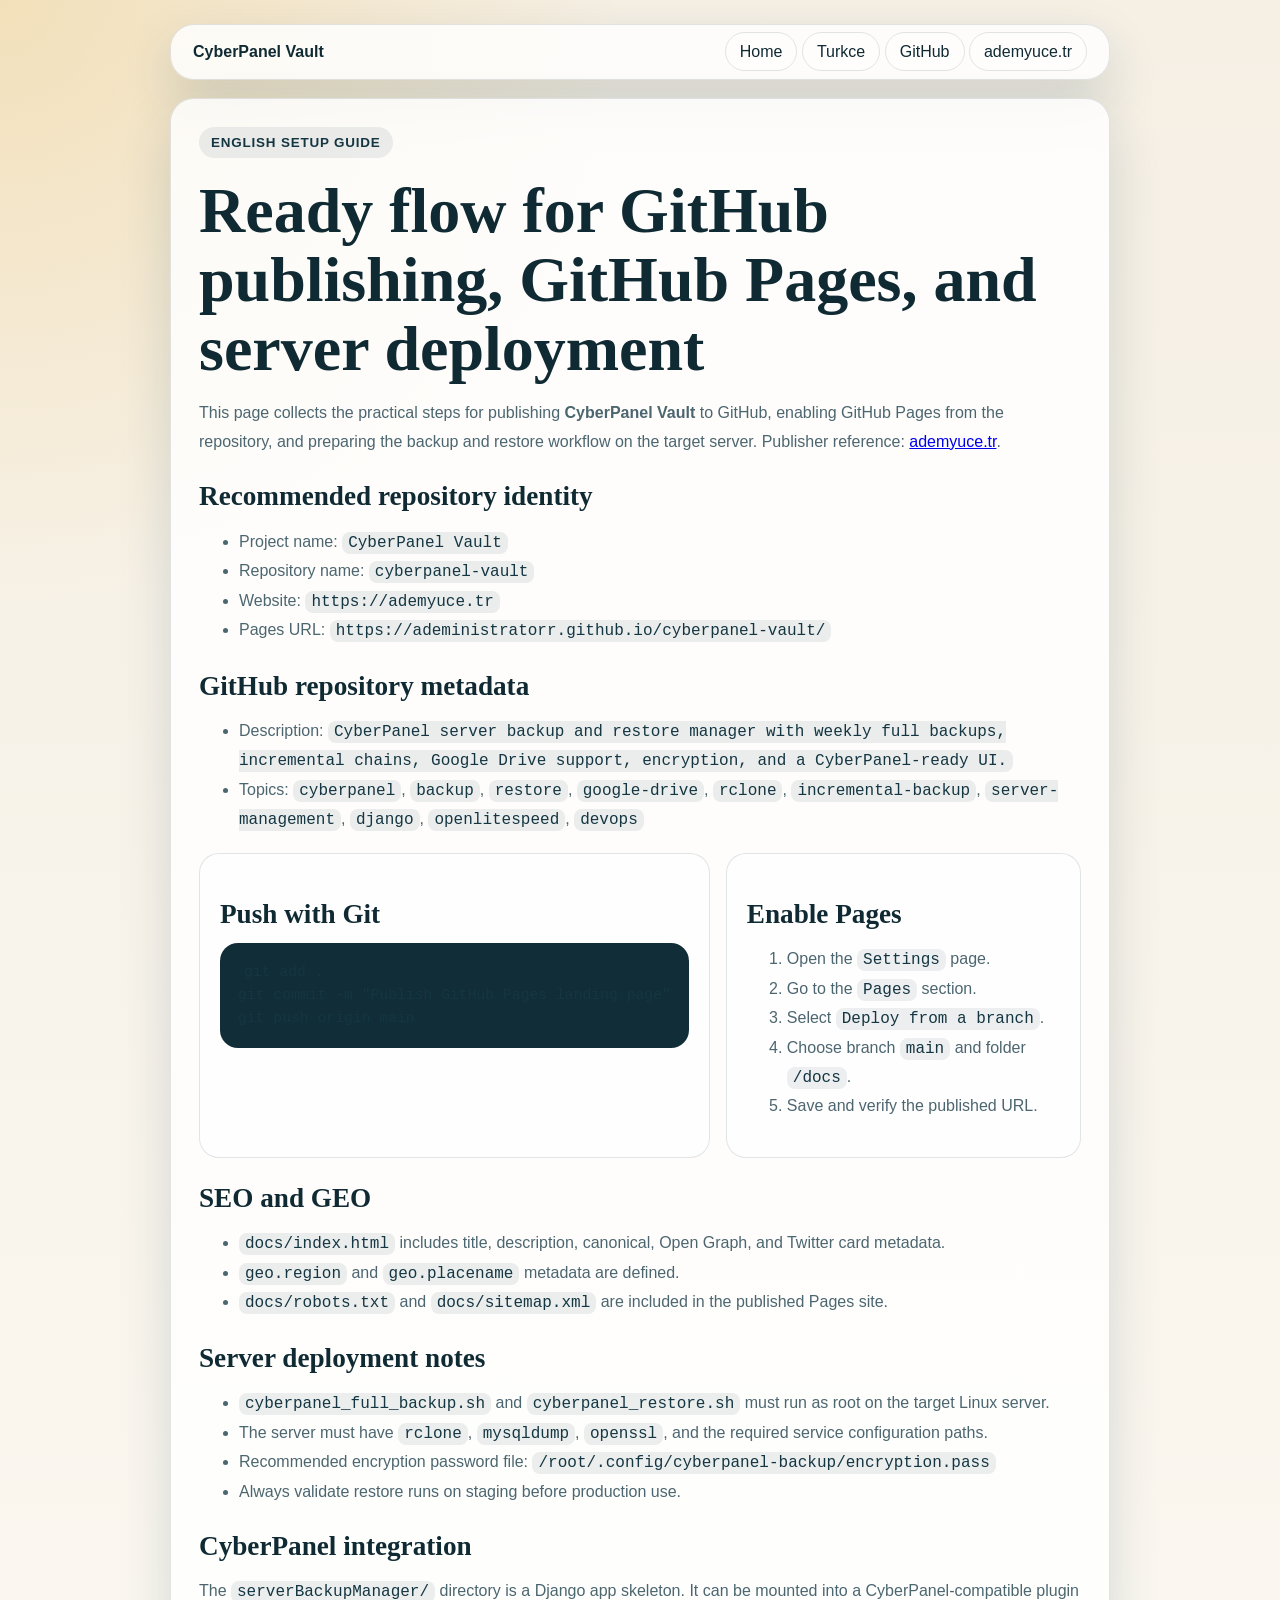
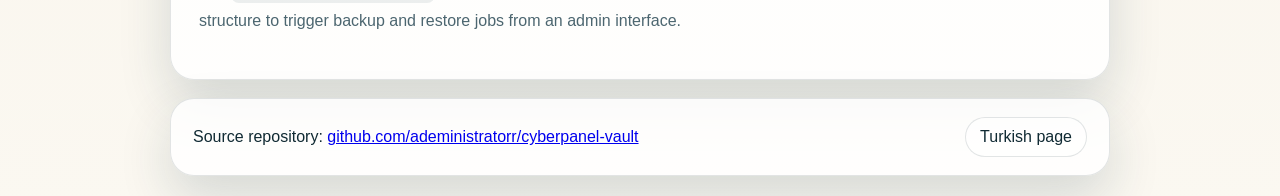
==== docs/EN/index.html @ 8d1b1759 "Add GitHub Pages site and docs" ====
<!DOCTYPE html>
<html lang="en">
<head>
  <meta charset="utf-8">
  <meta name="viewport" content="width=device-width, initial-scale=1">
  <title>CyberPanel Vault | Setup and GitHub Pages Publishing</title>
  <meta name="description" content="English setup guide for publishing CyberPanel Vault to GitHub, enabling GitHub Pages, and preparing server deployment.">
  <meta name="robots" content="index, follow">
  <meta name="geo.region" content="TR">
  <meta name="geo.placename" content="Turkey">
  <link rel="canonical" href="https://adeministratorr.github.io/cyberpanel-vault/EN/">
  <link rel="icon" href="../assets/icon.svg" type="image/svg+xml">
  <style>
    :root {
      --ink: #102a33;
      --muted: #4c6670;
      --paper: #fbf8f1;
      --card: rgba(255, 255, 255, 0.82);
      --line: rgba(16, 42, 51, 0.12);
      --accent: #d9653b;
      --accent-2: #143642;
      --shadow: 0 22px 52px rgba(20, 54, 66, 0.16);
    }
    * { box-sizing: border-box; }
    body {
      margin: 0;
      font-family: "Avenir Next", "Segoe UI", "Helvetica Neue", sans-serif;
      color: var(--ink);
      background:
        radial-gradient(circle at top left, rgba(235, 185, 77, 0.28), transparent 28%),
        linear-gradient(180deg, #f5efe4 0%, var(--paper) 100%);
    }
    .shell { width: min(940px, calc(100vw - 32px)); margin: 0 auto; padding: 24px 0 40px; }
    .nav, .card, .footer {
      border: 1px solid var(--line);
      border-radius: 24px;
      background: var(--card);
      box-shadow: var(--shadow);
    }
    .nav {
      padding: 18px 22px;
      display: flex;
      justify-content: space-between;
      gap: 12px;
      flex-wrap: wrap;
      margin-bottom: 18px;
    }
    .nav a, .button {
      color: inherit;
      text-decoration: none;
      padding: 10px 14px;
      border: 1px solid var(--line);
      border-radius: 999px;
      background: rgba(255,255,255,.58);
    }
    .card { padding: 28px; }
    .eyebrow {
      display: inline-block;
      padding: 8px 12px;
      border-radius: 999px;
      background: rgba(20,54,66,.08);
      font-size: .84rem;
      font-weight: 700;
      text-transform: uppercase;
      letter-spacing: .06em;
      color: var(--accent-2);
    }
    h1, h2 {
      font-family: "Iowan Old Style", "Palatino Linotype", "Book Antiqua", serif;
      line-height: 1.08;
      margin: 0;
    }
    h1 { font-size: clamp(2.3rem, 5vw, 4rem); margin-top: 18px; }
    h2 { font-size: 1.7rem; margin: 26px 0 14px; }
    p, li { color: var(--muted); line-height: 1.78; }
    code {
      padding: 2px 6px;
      border-radius: 8px;
      background: rgba(20,54,66,.08);
      font-family: "SFMono-Regular", Consolas, monospace;
      color: var(--accent-2);
    }
    pre {
      margin: 0;
      padding: 18px;
      border-radius: 18px;
      overflow: auto;
      background: #112d37;
      color: #f7f3ea;
      font: .92rem/1.55 "SFMono-Regular", Consolas, monospace;
    }
    .grid {
      display: grid;
      grid-template-columns: 1fr 1fr;
      gap: 16px;
      margin-top: 18px;
    }
    .mini {
      border: 1px solid var(--line);
      border-radius: 20px;
      padding: 20px;
      background: rgba(255,255,255,.66);
    }
    .footer {
      margin-top: 18px;
      padding: 18px 22px;
      display: flex;
      justify-content: space-between;
      gap: 16px;
      flex-wrap: wrap;
      align-items: center;
    }
    @media (max-width: 800px) {
      .grid { grid-template-columns: 1fr; }
    }
  </style>
</head>
<body>
  <div class="shell">
    <nav class="nav">
      <strong>CyberPanel Vault</strong>
      <div>
        <a href="../">Home</a>
        <a href="../TR/">Turkce</a>
        <a href="https://github.com/adeministratorr/cyberpanel-vault">GitHub</a>
        <a href="https://ademyuce.tr">ademyuce.tr</a>
      </div>
    </nav>

    <article class="card">
      <span class="eyebrow">English Setup Guide</span>
      <h1>Ready flow for GitHub publishing, GitHub Pages, and server deployment</h1>
      <p>This page collects the practical steps for publishing <strong>CyberPanel Vault</strong> to GitHub, enabling GitHub Pages from the repository, and preparing the backup and restore workflow on the target server. Publisher reference: <a href="https://ademyuce.tr">ademyuce.tr</a>.</p>

      <h2>Recommended repository identity</h2>
      <ul>
        <li>Project name: <code>CyberPanel Vault</code></li>
        <li>Repository name: <code>cyberpanel-vault</code></li>
        <li>Website: <code>https://ademyuce.tr</code></li>
        <li>Pages URL: <code>https://adeministratorr.github.io/cyberpanel-vault/</code></li>
      </ul>

      <h2>GitHub repository metadata</h2>
      <ul>
        <li>Description: <code>CyberPanel server backup and restore manager with weekly full backups, incremental chains, Google Drive support, encryption, and a CyberPanel-ready UI.</code></li>
        <li>Topics: <code>cyberpanel</code>, <code>backup</code>, <code>restore</code>, <code>google-drive</code>, <code>rclone</code>, <code>incremental-backup</code>, <code>server-management</code>, <code>django</code>, <code>openlitespeed</code>, <code>devops</code></li>
      </ul>

      <div class="grid">
        <section class="mini">
          <h2>Push with Git</h2>
          <pre><code>git add .
git commit -m "Publish GitHub Pages landing page"
git push origin main</code></pre>
        </section>
        <section class="mini">
          <h2>Enable Pages</h2>
          <ol>
            <li>Open the <code>Settings</code> page.</li>
            <li>Go to the <code>Pages</code> section.</li>
            <li>Select <code>Deploy from a branch</code>.</li>
            <li>Choose branch <code>main</code> and folder <code>/docs</code>.</li>
            <li>Save and verify the published URL.</li>
          </ol>
        </section>
      </div>

      <h2>SEO and GEO</h2>
      <ul>
        <li><code>docs/index.html</code> includes title, description, canonical, Open Graph, and Twitter card metadata.</li>
        <li><code>geo.region</code> and <code>geo.placename</code> metadata are defined.</li>
        <li><code>docs/robots.txt</code> and <code>docs/sitemap.xml</code> are included in the published Pages site.</li>
      </ul>

      <h2>Server deployment notes</h2>
      <ul>
        <li><code>cyberpanel_full_backup.sh</code> and <code>cyberpanel_restore.sh</code> must run as root on the target Linux server.</li>
        <li>The server must have <code>rclone</code>, <code>mysqldump</code>, <code>openssl</code>, and the required service configuration paths.</li>
        <li>Recommended encryption password file: <code>/root/.config/cyberpanel-backup/encryption.pass</code></li>
        <li>Always validate restore runs on staging before production use.</li>
      </ul>

      <h2>CyberPanel integration</h2>
      <p>The <code>serverBackupManager/</code> directory is a Django app skeleton. It can be mounted into a CyberPanel-compatible plugin structure to trigger backup and restore jobs from an admin interface.</p>
    </article>

    <footer class="footer">
      <span>Source repository: <a href="https://github.com/adeministratorr/cyberpanel-vault">github.com/adeministratorr/cyberpanel-vault</a></span>
      <a class="button" href="../TR/">Turkish page</a>
    </footer>
  </div>
</body>
</html>
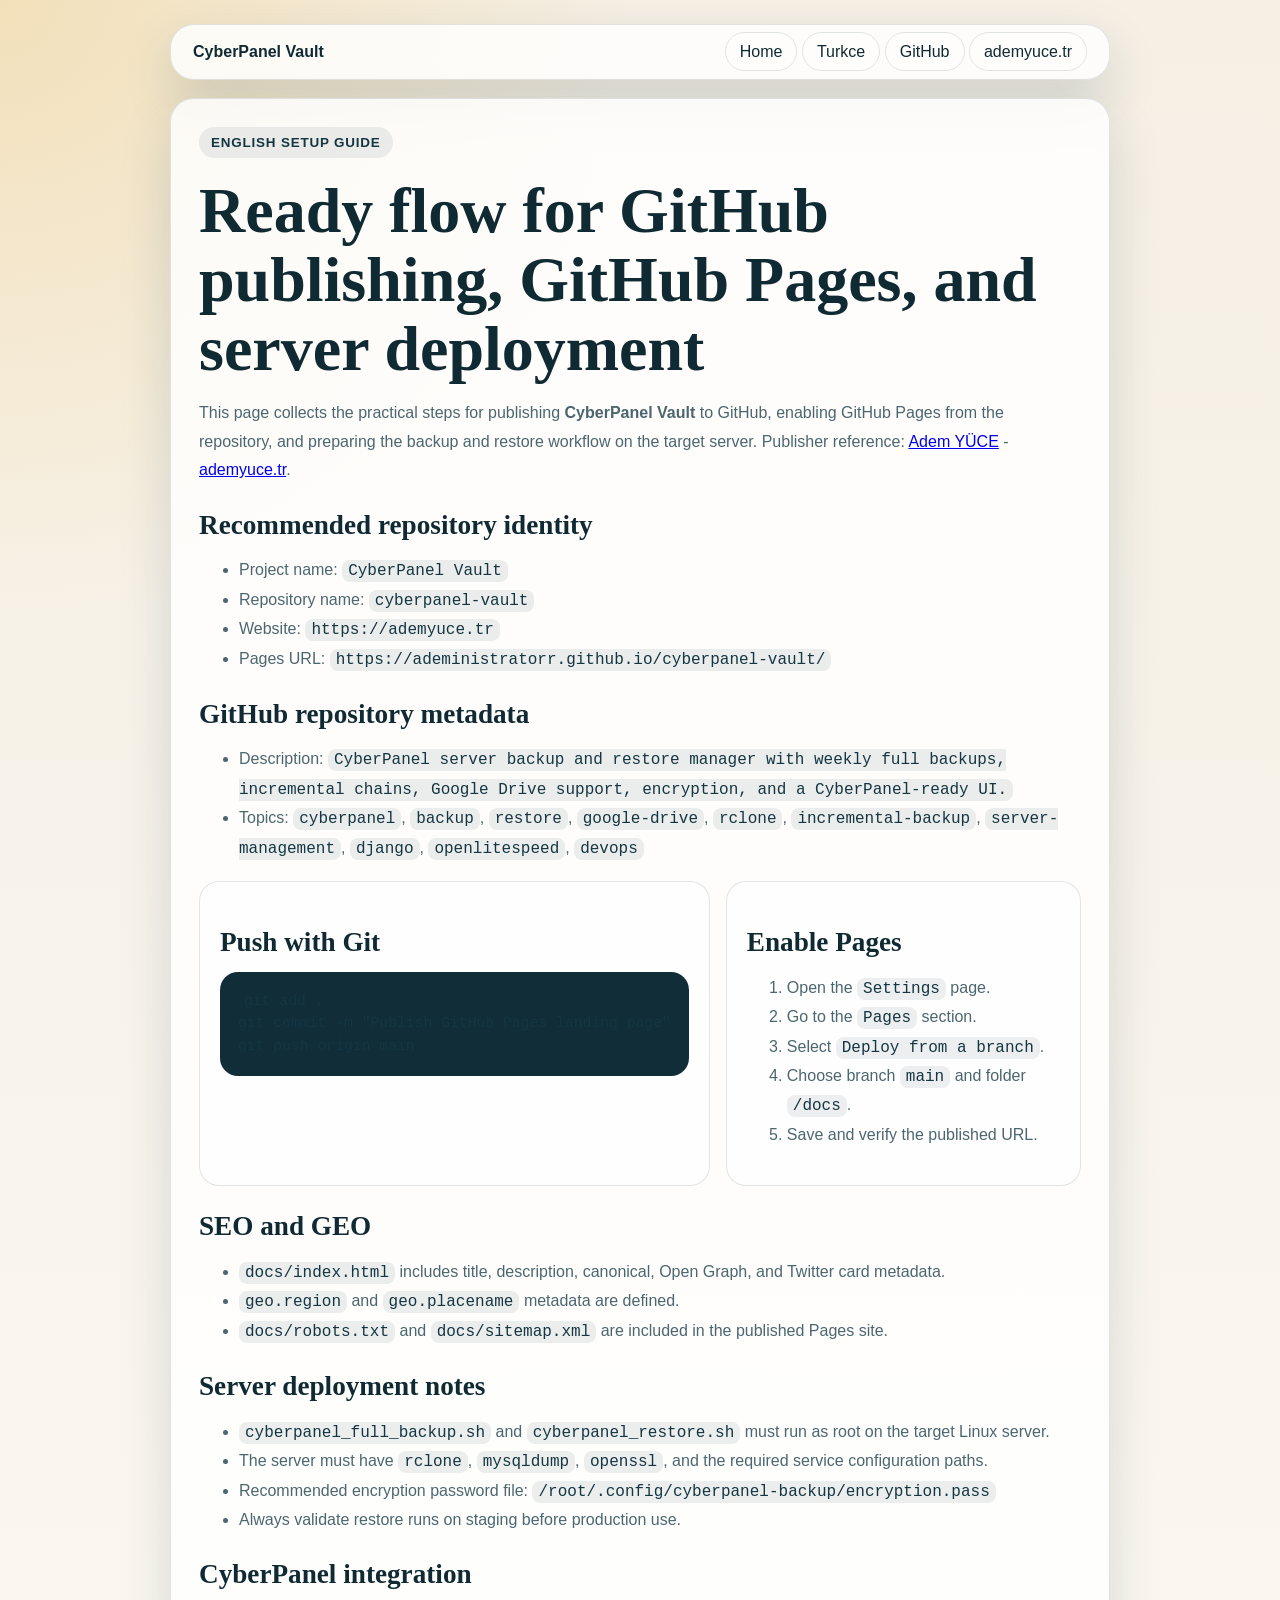
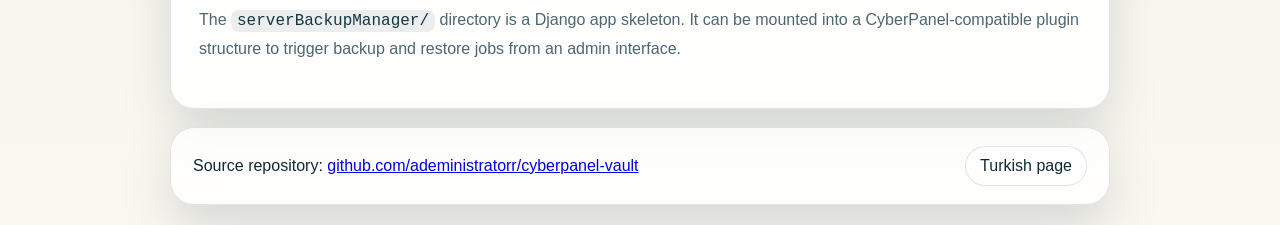
==== commit 590c3f67: "Update publisher name and website links" ====
--- a/docs/EN/index.html
+++ b/docs/EN/index.html
@@ -130,7 +130,7 @@
     <article class="card">
       <span class="eyebrow">English Setup Guide</span>
       <h1>Ready flow for GitHub publishing, GitHub Pages, and server deployment</h1>
-      <p>This page collects the practical steps for publishing <strong>CyberPanel Vault</strong> to GitHub, enabling GitHub Pages from the repository, and preparing the backup and restore workflow on the target server. Publisher reference: <a href="https://ademyuce.tr">ademyuce.tr</a>.</p>
+      <p>This page collects the practical steps for publishing <strong>CyberPanel Vault</strong> to GitHub, enabling GitHub Pages from the repository, and preparing the backup and restore workflow on the target server. Publisher reference: <a href="https://ademyuce.tr">Adem YÜCE</a> - <a href="https://ademyuce.tr">ademyuce.tr</a>.</p>
 
       <h2>Recommended repository identity</h2>
       <ul>
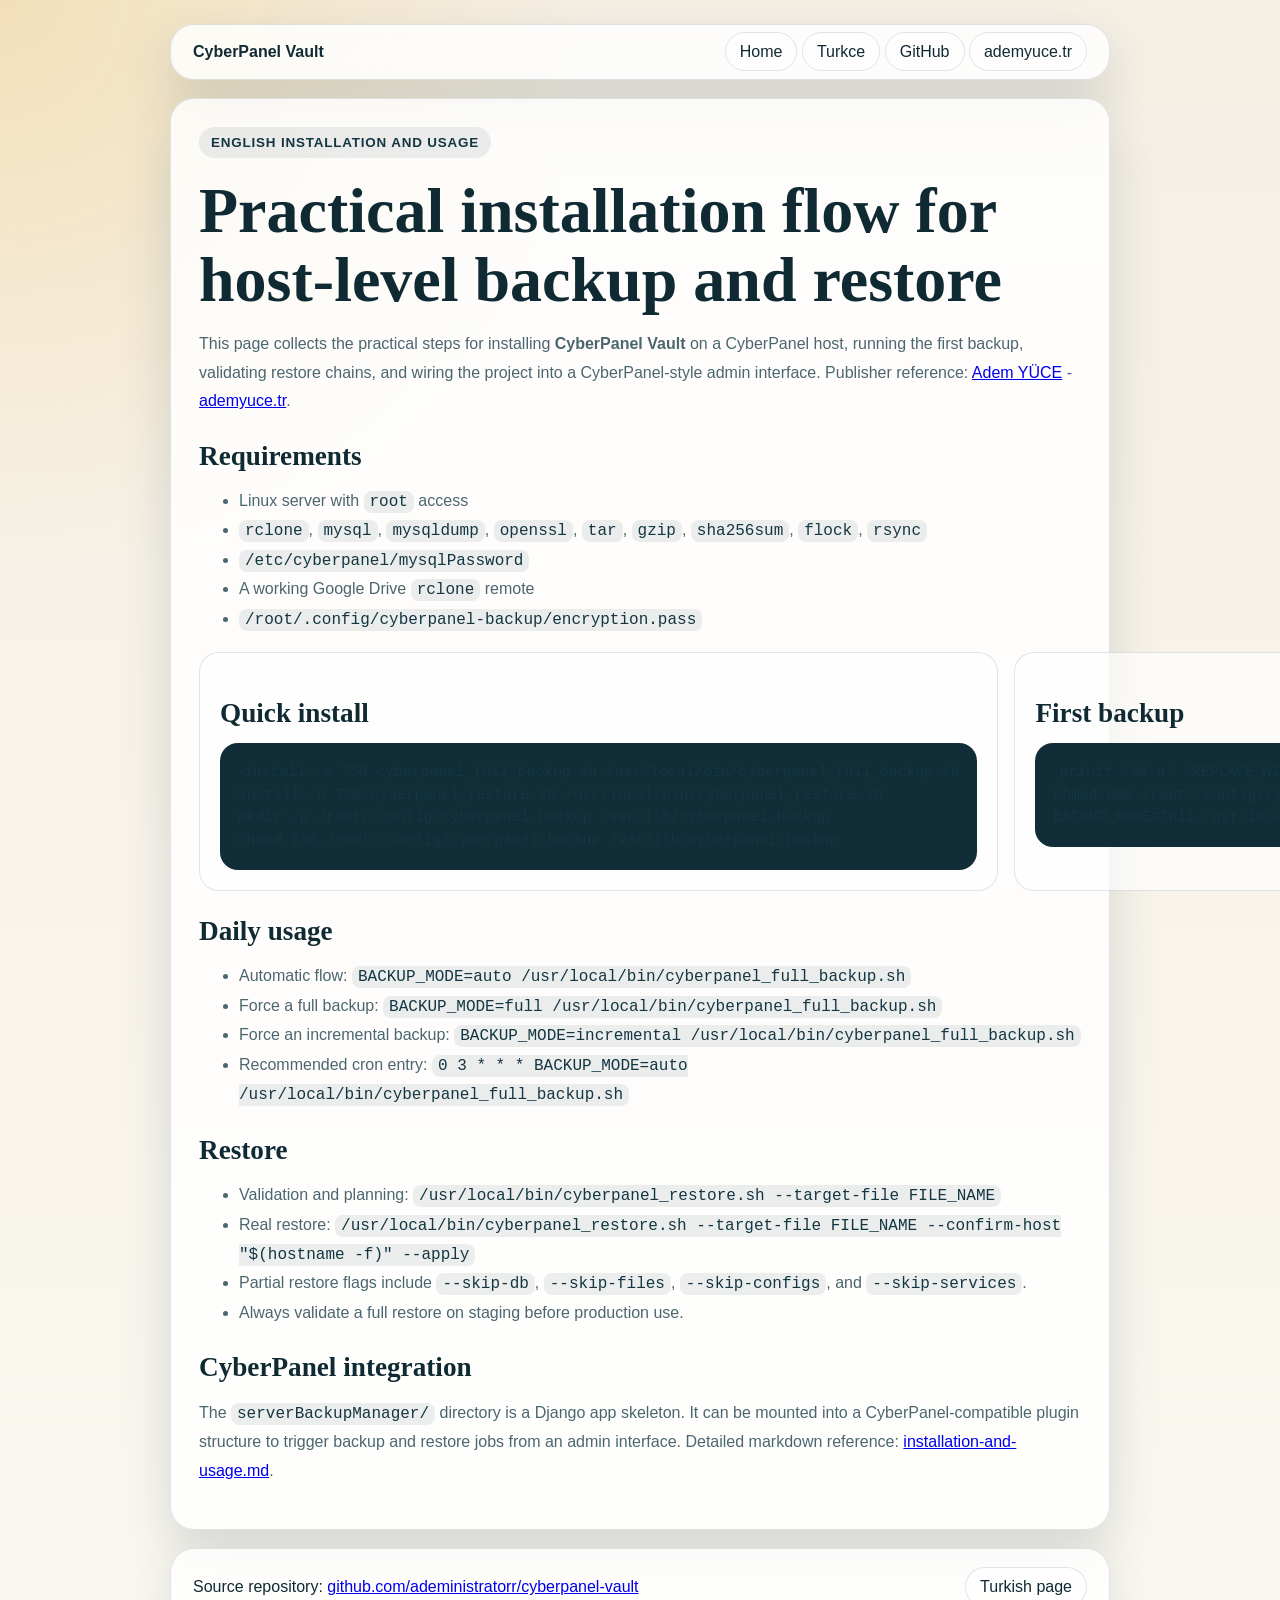
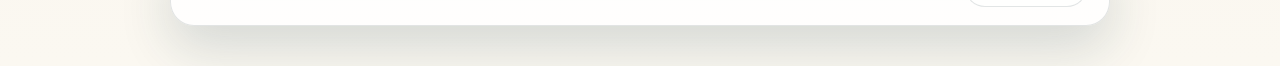
==== commit e21a946d: "Replace publishing docs with installation guides" ====
--- a/docs/EN/index.html
+++ b/docs/EN/index.html
@@ -3,8 +3,8 @@
 <head>
   <meta charset="utf-8">
   <meta name="viewport" content="width=device-width, initial-scale=1">
-  <title>CyberPanel Vault | Setup and GitHub Pages Publishing</title>
-  <meta name="description" content="English setup guide for publishing CyberPanel Vault to GitHub, enabling GitHub Pages, and preparing server deployment.">
+  <title>CyberPanel Vault | Installation and Usage Guide</title>
+  <meta name="description" content="English installation guide for CyberPanel Vault covering setup, backup usage, restore flow, and CyberPanel integration.">
   <meta name="robots" content="index, follow">
   <meta name="geo.region" content="TR">
   <meta name="geo.placename" content="Turkey">
@@ -128,60 +128,53 @@
     </nav>
 
     <article class="card">
-      <span class="eyebrow">English Setup Guide</span>
-      <h1>Ready flow for GitHub publishing, GitHub Pages, and server deployment</h1>
-      <p>This page collects the practical steps for publishing <strong>CyberPanel Vault</strong> to GitHub, enabling GitHub Pages from the repository, and preparing the backup and restore workflow on the target server. Publisher reference: <a href="https://ademyuce.tr">Adem YÜCE</a> - <a href="https://ademyuce.tr">ademyuce.tr</a>.</p>
+      <span class="eyebrow">English Installation and Usage</span>
+      <h1>Practical installation flow for host-level backup and restore</h1>
+      <p>This page collects the practical steps for installing <strong>CyberPanel Vault</strong> on a CyberPanel host, running the first backup, validating restore chains, and wiring the project into a CyberPanel-style admin interface. Publisher reference: <a href="https://ademyuce.tr">Adem YÜCE</a> - <a href="https://ademyuce.tr">ademyuce.tr</a>.</p>
 
-      <h2>Recommended repository identity</h2>
+      <h2>Requirements</h2>
       <ul>
-        <li>Project name: <code>CyberPanel Vault</code></li>
-        <li>Repository name: <code>cyberpanel-vault</code></li>
-        <li>Website: <code>https://ademyuce.tr</code></li>
-        <li>Pages URL: <code>https://adeministratorr.github.io/cyberpanel-vault/</code></li>
-      </ul>
-
-      <h2>GitHub repository metadata</h2>
-      <ul>
-        <li>Description: <code>CyberPanel server backup and restore manager with weekly full backups, incremental chains, Google Drive support, encryption, and a CyberPanel-ready UI.</code></li>
-        <li>Topics: <code>cyberpanel</code>, <code>backup</code>, <code>restore</code>, <code>google-drive</code>, <code>rclone</code>, <code>incremental-backup</code>, <code>server-management</code>, <code>django</code>, <code>openlitespeed</code>, <code>devops</code></li>
+        <li>Linux server with <code>root</code> access</li>
+        <li><code>rclone</code>, <code>mysql</code>, <code>mysqldump</code>, <code>openssl</code>, <code>tar</code>, <code>gzip</code>, <code>sha256sum</code>, <code>flock</code>, <code>rsync</code></li>
+        <li><code>/etc/cyberpanel/mysqlPassword</code></li>
+        <li>A working Google Drive <code>rclone</code> remote</li>
+        <li><code>/root/.config/cyberpanel-backup/encryption.pass</code></li>
       </ul>
 
       <div class="grid">
         <section class="mini">
-          <h2>Push with Git</h2>
-          <pre><code>git add .
-git commit -m "Publish GitHub Pages landing page"
-git push origin main</code></pre>
+          <h2>Quick install</h2>
+          <pre><code>install -m 750 cyberpanel_full_backup.sh /usr/local/bin/cyberpanel_full_backup.sh
+install -m 750 cyberpanel_restore.sh /usr/local/bin/cyberpanel_restore.sh
+mkdir -p /root/.config/cyberpanel-backup /var/lib/cyberpanel-backup
+chmod 700 /root/.config/cyberpanel-backup /var/lib/cyberpanel-backup</code></pre>
         </section>
         <section class="mini">
-          <h2>Enable Pages</h2>
-          <ol>
-            <li>Open the <code>Settings</code> page.</li>
-            <li>Go to the <code>Pages</code> section.</li>
-            <li>Select <code>Deploy from a branch</code>.</li>
-            <li>Choose branch <code>main</code> and folder <code>/docs</code>.</li>
-            <li>Save and verify the published URL.</li>
-          </ol>
+          <h2>First backup</h2>
+          <pre><code>printf '%s\n' 'REPLACE_WITH_A_LONG_RANDOM_SECRET' >/root/.config/cyberpanel-backup/encryption.pass
+chmod 600 /root/.config/cyberpanel-backup/encryption.pass
+BACKUP_MODE=full /usr/local/bin/cyberpanel_full_backup.sh</code></pre>
         </section>
       </div>
 
-      <h2>SEO and GEO</h2>
+      <h2>Daily usage</h2>
       <ul>
-        <li><code>docs/index.html</code> includes title, description, canonical, Open Graph, and Twitter card metadata.</li>
-        <li><code>geo.region</code> and <code>geo.placename</code> metadata are defined.</li>
-        <li><code>docs/robots.txt</code> and <code>docs/sitemap.xml</code> are included in the published Pages site.</li>
+        <li>Automatic flow: <code>BACKUP_MODE=auto /usr/local/bin/cyberpanel_full_backup.sh</code></li>
+        <li>Force a full backup: <code>BACKUP_MODE=full /usr/local/bin/cyberpanel_full_backup.sh</code></li>
+        <li>Force an incremental backup: <code>BACKUP_MODE=incremental /usr/local/bin/cyberpanel_full_backup.sh</code></li>
+        <li>Recommended cron entry: <code>0 3 * * * BACKUP_MODE=auto /usr/local/bin/cyberpanel_full_backup.sh</code></li>
       </ul>
 
-      <h2>Server deployment notes</h2>
+      <h2>Restore</h2>
       <ul>
-        <li><code>cyberpanel_full_backup.sh</code> and <code>cyberpanel_restore.sh</code> must run as root on the target Linux server.</li>
-        <li>The server must have <code>rclone</code>, <code>mysqldump</code>, <code>openssl</code>, and the required service configuration paths.</li>
-        <li>Recommended encryption password file: <code>/root/.config/cyberpanel-backup/encryption.pass</code></li>
-        <li>Always validate restore runs on staging before production use.</li>
+        <li>Validation and planning: <code>/usr/local/bin/cyberpanel_restore.sh --target-file FILE_NAME</code></li>
+        <li>Real restore: <code>/usr/local/bin/cyberpanel_restore.sh --target-file FILE_NAME --confirm-host "$(hostname -f)" --apply</code></li>
+        <li>Partial restore flags include <code>--skip-db</code>, <code>--skip-files</code>, <code>--skip-configs</code>, and <code>--skip-services</code>.</li>
+        <li>Always validate a full restore on staging before production use.</li>
       </ul>
 
       <h2>CyberPanel integration</h2>
-      <p>The <code>serverBackupManager/</code> directory is a Django app skeleton. It can be mounted into a CyberPanel-compatible plugin structure to trigger backup and restore jobs from an admin interface.</p>
+      <p>The <code>serverBackupManager/</code> directory is a Django app skeleton. It can be mounted into a CyberPanel-compatible plugin structure to trigger backup and restore jobs from an admin interface. Detailed markdown reference: <a href="installation-and-usage.md">installation-and-usage.md</a>.</p>
     </article>
 
     <footer class="footer">
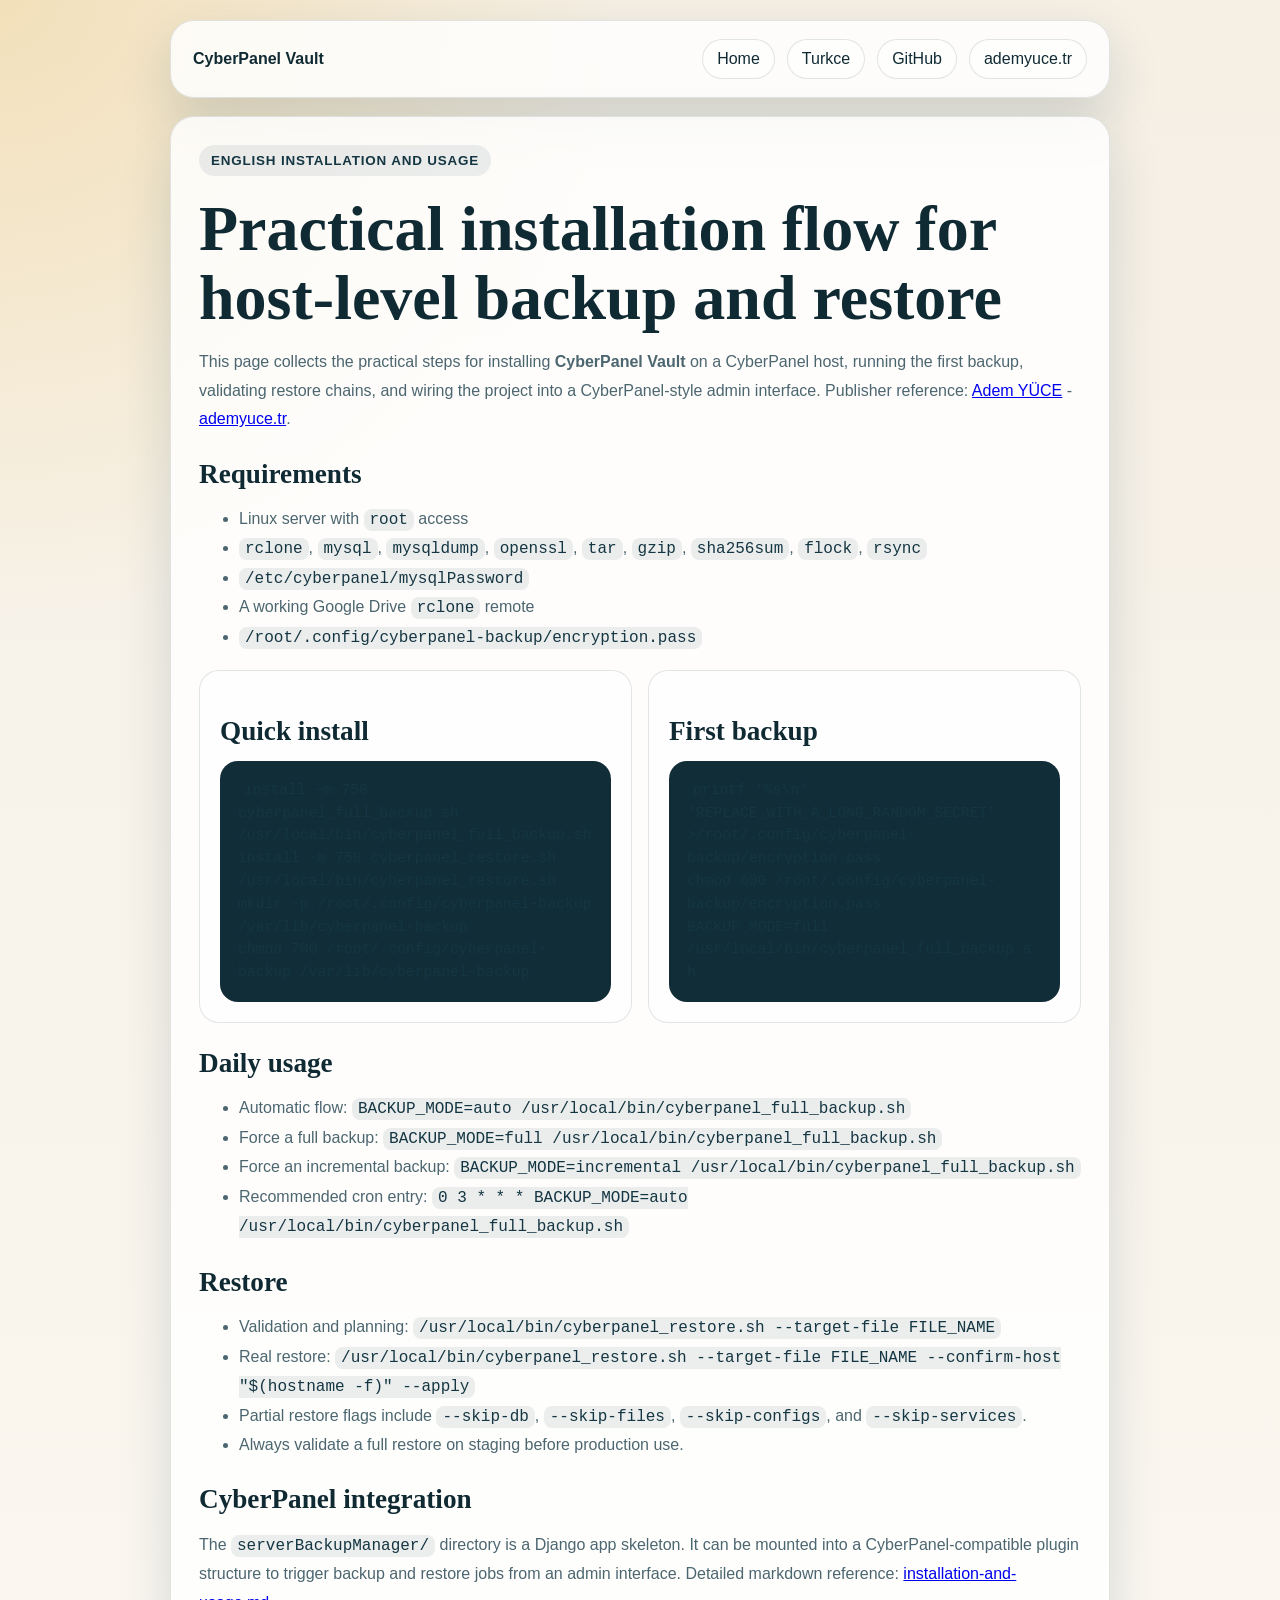
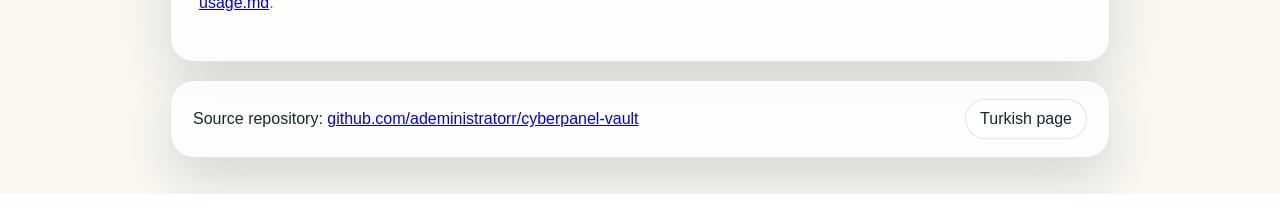
==== commit 3d6688ea: "Fix mobile responsiveness for docs pages" ====
--- a/docs/EN/index.html
+++ b/docs/EN/index.html
@@ -30,12 +30,13 @@
         radial-gradient(circle at top left, rgba(235, 185, 77, 0.28), transparent 28%),
         linear-gradient(180deg, #f5efe4 0%, var(--paper) 100%);
     }
-    .shell { width: min(940px, calc(100vw - 32px)); margin: 0 auto; padding: 24px 0 40px; }
+    .shell { width: min(940px, calc(100vw - 24px)); margin: 0 auto; padding: 20px 0 36px; }
     .nav, .card, .footer {
       border: 1px solid var(--line);
       border-radius: 24px;
       background: var(--card);
       box-shadow: var(--shadow);
+      min-width: 0;
     }
     .nav {
       padding: 18px 22px;
@@ -44,14 +45,25 @@
       gap: 12px;
       flex-wrap: wrap;
       margin-bottom: 18px;
+      align-items: center;
+    }
+    .nav > div {
+      display: flex;
+      flex-wrap: wrap;
+      gap: 12px;
+      min-width: 0;
     }
     .nav a, .button {
+      display: inline-flex;
+      align-items: center;
+      justify-content: center;
       color: inherit;
       text-decoration: none;
       padding: 10px 14px;
       border: 1px solid var(--line);
       border-radius: 999px;
       background: rgba(255,255,255,.58);
+      min-width: 0;
     }
     .card { padding: 28px; }
     .eyebrow {
@@ -79,19 +91,24 @@
       background: rgba(20,54,66,.08);
       font-family: "SFMono-Regular", Consolas, monospace;
       color: var(--accent-2);
+      overflow-wrap: anywhere;
     }
     pre {
       margin: 0;
+      max-width: 100%;
       padding: 18px;
       border-radius: 18px;
       overflow: auto;
+      white-space: pre-wrap;
+      overflow-wrap: anywhere;
+      word-break: break-word;
       background: #112d37;
       color: #f7f3ea;
       font: .92rem/1.55 "SFMono-Regular", Consolas, monospace;
     }
     .grid {
       display: grid;
-      grid-template-columns: 1fr 1fr;
+      grid-template-columns: repeat(2, minmax(0, 1fr));
       gap: 16px;
       margin-top: 18px;
     }
@@ -100,6 +117,7 @@
       border-radius: 20px;
       padding: 20px;
       background: rgba(255,255,255,.66);
+      min-width: 0;
     }
     .footer {
       margin-top: 18px;
@@ -112,6 +130,25 @@
     }
     @media (max-width: 800px) {
       .grid { grid-template-columns: 1fr; }
+      .nav {
+        align-items: flex-start;
+      }
+      .nav > div {
+        width: 100%;
+      }
+      .nav a, .button {
+        max-width: 100%;
+      }
+      .card {
+        padding: 24px 20px;
+      }
+      h1 {
+        font-size: clamp(2.2rem, 14vw, 3.4rem);
+      }
+      pre {
+        padding: 15px;
+        font-size: .84rem;
+      }
     }
   </style>
 </head>
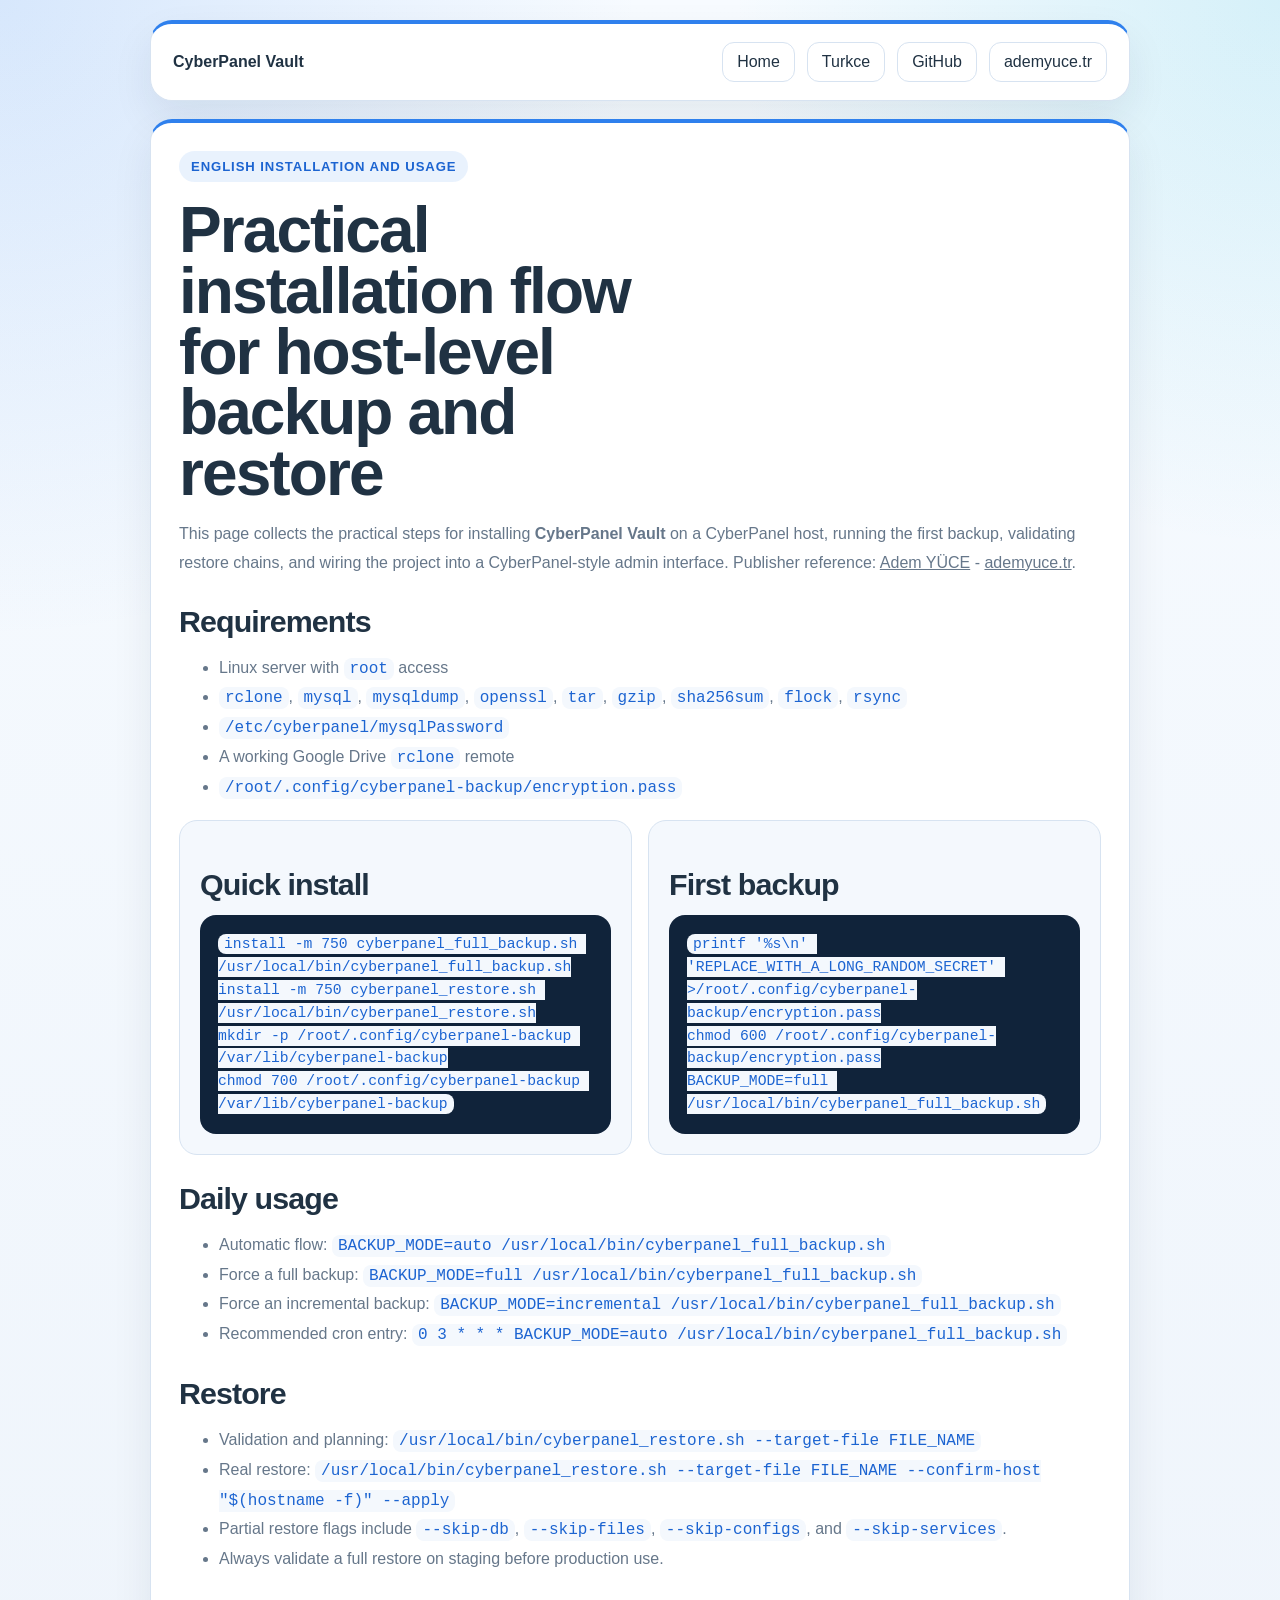
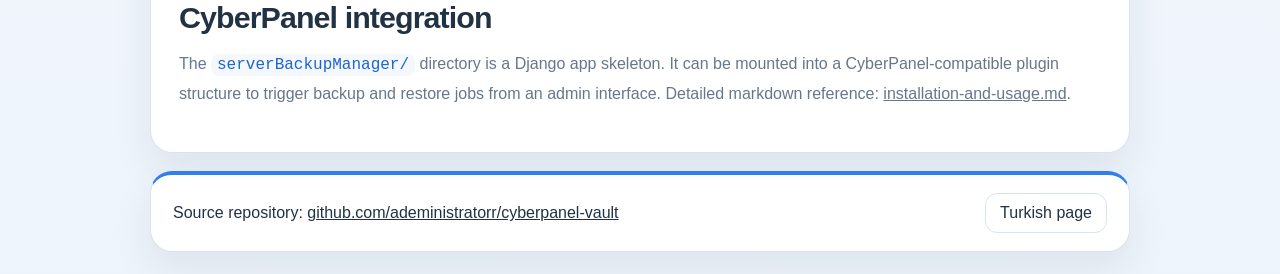
==== commit 9e813f07: "Align docs and backup UI with CyberPanel theme" ====
--- a/docs/EN/index.html
+++ b/docs/EN/index.html
@@ -10,149 +10,9 @@
   <meta name="geo.placename" content="Turkey">
   <link rel="canonical" href="https://adeministratorr.github.io/cyberpanel-vault/EN/">
   <link rel="icon" href="../assets/icon.svg" type="image/svg+xml">
-  <style>
-    :root {
-      --ink: #102a33;
-      --muted: #4c6670;
-      --paper: #fbf8f1;
-      --card: rgba(255, 255, 255, 0.82);
-      --line: rgba(16, 42, 51, 0.12);
-      --accent: #d9653b;
-      --accent-2: #143642;
-      --shadow: 0 22px 52px rgba(20, 54, 66, 0.16);
-    }
-    * { box-sizing: border-box; }
-    body {
-      margin: 0;
-      font-family: "Avenir Next", "Segoe UI", "Helvetica Neue", sans-serif;
-      color: var(--ink);
-      background:
-        radial-gradient(circle at top left, rgba(235, 185, 77, 0.28), transparent 28%),
-        linear-gradient(180deg, #f5efe4 0%, var(--paper) 100%);
-    }
-    .shell { width: min(940px, calc(100vw - 24px)); margin: 0 auto; padding: 20px 0 36px; }
-    .nav, .card, .footer {
-      border: 1px solid var(--line);
-      border-radius: 24px;
-      background: var(--card);
-      box-shadow: var(--shadow);
-      min-width: 0;
-    }
-    .nav {
-      padding: 18px 22px;
-      display: flex;
-      justify-content: space-between;
-      gap: 12px;
-      flex-wrap: wrap;
-      margin-bottom: 18px;
-      align-items: center;
-    }
-    .nav > div {
-      display: flex;
-      flex-wrap: wrap;
-      gap: 12px;
-      min-width: 0;
-    }
-    .nav a, .button {
-      display: inline-flex;
-      align-items: center;
-      justify-content: center;
-      color: inherit;
-      text-decoration: none;
-      padding: 10px 14px;
-      border: 1px solid var(--line);
-      border-radius: 999px;
-      background: rgba(255,255,255,.58);
-      min-width: 0;
-    }
-    .card { padding: 28px; }
-    .eyebrow {
-      display: inline-block;
-      padding: 8px 12px;
-      border-radius: 999px;
-      background: rgba(20,54,66,.08);
-      font-size: .84rem;
-      font-weight: 700;
-      text-transform: uppercase;
-      letter-spacing: .06em;
-      color: var(--accent-2);
-    }
-    h1, h2 {
-      font-family: "Iowan Old Style", "Palatino Linotype", "Book Antiqua", serif;
-      line-height: 1.08;
-      margin: 0;
-    }
-    h1 { font-size: clamp(2.3rem, 5vw, 4rem); margin-top: 18px; }
-    h2 { font-size: 1.7rem; margin: 26px 0 14px; }
-    p, li { color: var(--muted); line-height: 1.78; }
-    code {
-      padding: 2px 6px;
-      border-radius: 8px;
-      background: rgba(20,54,66,.08);
-      font-family: "SFMono-Regular", Consolas, monospace;
-      color: var(--accent-2);
-      overflow-wrap: anywhere;
-    }
-    pre {
-      margin: 0;
-      max-width: 100%;
-      padding: 18px;
-      border-radius: 18px;
-      overflow: auto;
-      white-space: pre-wrap;
-      overflow-wrap: anywhere;
-      word-break: break-word;
-      background: #112d37;
-      color: #f7f3ea;
-      font: .92rem/1.55 "SFMono-Regular", Consolas, monospace;
-    }
-    .grid {
-      display: grid;
-      grid-template-columns: repeat(2, minmax(0, 1fr));
-      gap: 16px;
-      margin-top: 18px;
-    }
-    .mini {
-      border: 1px solid var(--line);
-      border-radius: 20px;
-      padding: 20px;
-      background: rgba(255,255,255,.66);
-      min-width: 0;
-    }
-    .footer {
-      margin-top: 18px;
-      padding: 18px 22px;
-      display: flex;
-      justify-content: space-between;
-      gap: 16px;
-      flex-wrap: wrap;
-      align-items: center;
-    }
-    @media (max-width: 800px) {
-      .grid { grid-template-columns: 1fr; }
-      .nav {
-        align-items: flex-start;
-      }
-      .nav > div {
-        width: 100%;
-      }
-      .nav a, .button {
-        max-width: 100%;
-      }
-      .card {
-        padding: 24px 20px;
-      }
-      h1 {
-        font-size: clamp(2.2rem, 14vw, 3.4rem);
-      }
-      pre {
-        padding: 15px;
-        font-size: .84rem;
-      }
-    }
-  </style>
+  <link rel="stylesheet" href="../assets/cyberpanel-pages.css">
 </head>
-<body>
+<body class="guide-page">
   <div class="shell">
     <nav class="nav">
       <strong>CyberPanel Vault</strong>
--- a/docs/assets/cyberpanel-pages.css
+++ b/docs/assets/cyberpanel-pages.css
@@ -0,0 +1,581 @@
+:root {
+  --bg: #eef4fb;
+  --bg-soft: #f7fbff;
+  --surface: #ffffff;
+  --surface-muted: #f4f8fd;
+  --line: #d7e3f1;
+  --ink: #203243;
+  --muted: #66778a;
+  --primary: #2f80ed;
+  --primary-dark: #1c64d1;
+  --primary-soft: rgba(47, 128, 237, 0.1);
+  --primary-soft-strong: rgba(47, 128, 237, 0.16);
+  --info: #17b3d6;
+  --success: #0fa97f;
+  --warning: #d99130;
+  --danger: #d9534f;
+  --navy: #10233a;
+  --shadow: 0 18px 40px rgba(16, 35, 58, 0.08);
+}
+
+* {
+  box-sizing: border-box;
+}
+
+html {
+  scroll-behavior: smooth;
+}
+
+body {
+  margin: 0;
+  font-family: "IBM Plex Sans", "Segoe UI", "Helvetica Neue", sans-serif;
+  color: var(--ink);
+  background:
+    radial-gradient(circle at top left, rgba(47, 128, 237, 0.16), transparent 28%),
+    radial-gradient(circle at top right, rgba(23, 179, 214, 0.15), transparent 24%),
+    linear-gradient(180deg, #f7fbff 0%, var(--bg) 100%);
+}
+
+a {
+  color: inherit;
+}
+
+h1,
+h2,
+h3 {
+  margin: 0;
+  font-family: inherit;
+  font-weight: 700;
+  letter-spacing: -0.03em;
+  line-height: 1;
+}
+
+code {
+  padding: 2px 6px;
+  border-radius: 8px;
+  background: var(--surface-muted);
+  font-family: "SFMono-Regular", Consolas, monospace;
+  color: var(--primary-dark);
+  overflow-wrap: anywhere;
+}
+
+pre {
+  margin: 0;
+  max-width: 100%;
+  overflow: auto;
+  white-space: pre-wrap;
+  overflow-wrap: anywhere;
+  word-break: break-word;
+}
+
+.landing-page .shell {
+  width: min(1140px, calc(100vw - 24px));
+  margin: 0 auto;
+}
+
+.landing-page .hero {
+  padding: 24px 0 36px;
+}
+
+.landing-page .nav {
+  display: flex;
+  justify-content: space-between;
+  align-items: center;
+  gap: 16px;
+  padding: 18px 0 12px;
+}
+
+.brand {
+  display: inline-flex;
+  align-items: center;
+  gap: 12px;
+  font-weight: 700;
+  letter-spacing: 0.02em;
+  text-transform: uppercase;
+  text-decoration: none;
+}
+
+.brand-mark {
+  width: 42px;
+  height: 42px;
+  border-radius: 12px;
+  display: grid;
+  place-items: center;
+  color: #fff;
+  background: linear-gradient(135deg, var(--primary), var(--info));
+  box-shadow: 0 14px 30px rgba(47, 128, 237, 0.28);
+}
+
+.nav-links {
+  display: flex;
+  flex-wrap: wrap;
+  gap: 10px;
+  font-size: 0.95rem;
+  min-width: 0;
+}
+
+.nav-links a,
+.button {
+  display: inline-flex;
+  align-items: center;
+  justify-content: center;
+  text-decoration: none;
+  border: 1px solid var(--line);
+  border-radius: 12px;
+  padding: 10px 16px;
+  background: rgba(255, 255, 255, 0.9);
+  color: var(--ink);
+  transition: transform 0.18s ease, border-color 0.18s ease, background 0.18s ease, box-shadow 0.18s ease;
+}
+
+.nav-links a:hover,
+.button:hover {
+  transform: translateY(-1px);
+  border-color: rgba(47, 128, 237, 0.32);
+  box-shadow: 0 10px 22px rgba(16, 35, 58, 0.08);
+}
+
+.button.primary {
+  color: #fff;
+  border-color: transparent;
+  background: linear-gradient(135deg, var(--primary), var(--info));
+  box-shadow: 0 14px 28px rgba(47, 128, 237, 0.24);
+}
+
+.button.secondary {
+  background: rgba(255, 255, 255, 0.94);
+}
+
+.hero-grid {
+  display: grid;
+  grid-template-columns: minmax(0, 1.2fr) minmax(0, 0.8fr);
+  gap: 24px;
+  align-items: stretch;
+  margin-top: 18px;
+}
+
+.hero-copy,
+.hero-panel,
+.panel,
+.workflow-card,
+.footer-card {
+  min-width: 0;
+  background: var(--surface);
+  border: 1px solid var(--line);
+  border-radius: 22px;
+  box-shadow: var(--shadow);
+}
+
+.hero-copy,
+.hero-panel,
+.panel,
+.workflow-card,
+.doc-link,
+.footer-card {
+  position: relative;
+}
+
+.hero-copy::before,
+.hero-panel::before,
+.panel::before,
+.workflow-card::before,
+.doc-link::before,
+.footer-card::before {
+  content: "";
+  position: absolute;
+  inset: 0 auto auto 0;
+  width: 100%;
+  height: 4px;
+  background: linear-gradient(90deg, var(--primary), var(--info));
+  border-radius: 22px 22px 0 0;
+}
+
+.hero-copy {
+  padding: 36px;
+}
+
+.eyebrow {
+  display: inline-flex;
+  align-items: center;
+  gap: 8px;
+  padding: 8px 12px;
+  border-radius: 999px;
+  font-size: 0.82rem;
+  font-weight: 700;
+  text-transform: uppercase;
+  letter-spacing: 0.07em;
+  background: var(--primary-soft);
+  color: var(--primary-dark);
+}
+
+.landing-page h1 {
+  margin-top: 22px;
+  font-size: clamp(2.5rem, 6vw, 4.4rem);
+  max-width: 11ch;
+  line-height: 0.94;
+}
+
+.hero-copy p,
+.panel p,
+.workflow-card p,
+.footer-card p {
+  color: var(--muted);
+  font-size: 1.02rem;
+  line-height: 1.75;
+}
+
+.actions {
+  display: flex;
+  flex-wrap: wrap;
+  gap: 12px;
+  margin-top: 26px;
+}
+
+.meta {
+  display: grid;
+  grid-template-columns: repeat(3, minmax(0, 1fr));
+  gap: 14px;
+  margin-top: 30px;
+}
+
+.meta div {
+  padding: 16px 18px;
+  border-radius: 16px;
+  background: var(--surface-muted);
+  border: 1px solid var(--line);
+}
+
+.meta strong {
+  display: block;
+  font-size: 1.18rem;
+  margin-bottom: 6px;
+  color: var(--navy);
+}
+
+.hero-panel {
+  padding: 24px;
+  display: flex;
+  flex-direction: column;
+  gap: 18px;
+  justify-content: space-between;
+}
+
+.hero-panel pre {
+  padding: 18px;
+  border-radius: 18px;
+  background: var(--navy);
+  color: #e6effa;
+  font: 0.9rem/1.6 "SFMono-Regular", Consolas, "Liberation Mono", monospace;
+}
+
+.section {
+  padding: 14px 0 0;
+}
+
+.section-head {
+  display: flex;
+  justify-content: space-between;
+  gap: 16px;
+  align-items: end;
+  margin: 24px 0 18px;
+}
+
+.section-head p {
+  margin: 0;
+  max-width: 62ch;
+  color: var(--muted);
+  line-height: 1.7;
+}
+
+.grid {
+  display: grid;
+  grid-template-columns: repeat(4, minmax(0, 1fr));
+  gap: 16px;
+}
+
+.panel {
+  padding: 24px;
+}
+
+.panel h3 {
+  margin-bottom: 12px;
+  font-size: 1.35rem;
+  line-height: 1.2;
+}
+
+.panel ul {
+  margin: 0;
+  padding-left: 18px;
+  color: var(--muted);
+  line-height: 1.75;
+}
+
+.workflow {
+  display: grid;
+  grid-template-columns: repeat(4, minmax(0, 1fr));
+  gap: 16px;
+}
+
+.workflow-card {
+  padding: 22px;
+}
+
+.step {
+  display: inline-flex;
+  width: 34px;
+  height: 34px;
+  border-radius: 10px;
+  align-items: center;
+  justify-content: center;
+  font-weight: 700;
+  color: #fff;
+  background: linear-gradient(135deg, var(--primary), var(--info));
+  margin-bottom: 14px;
+  box-shadow: 0 10px 20px rgba(47, 128, 237, 0.2);
+}
+
+.docs-grid {
+  display: grid;
+  grid-template-columns: repeat(2, minmax(0, 1fr));
+  gap: 16px;
+}
+
+.doc-link {
+  display: block;
+  min-width: 0;
+  text-decoration: none;
+  border-radius: 22px;
+  padding: 24px;
+  color: inherit;
+  background: var(--surface);
+  border: 1px solid var(--line);
+  box-shadow: var(--shadow);
+}
+
+.doc-link span {
+  display: block;
+  color: var(--muted);
+  margin-top: 8px;
+  line-height: 1.7;
+}
+
+.footer {
+  padding: 28px 0 40px;
+}
+
+.footer-card {
+  padding: 24px 28px;
+  display: flex;
+  justify-content: space-between;
+  gap: 20px;
+  align-items: center;
+}
+
+.footer-card p {
+  margin: 0;
+  max-width: 62ch;
+}
+
+.guide-page .shell {
+  width: min(980px, calc(100vw - 24px));
+  margin: 0 auto;
+  padding: 20px 0 36px;
+}
+
+.guide-page .nav,
+.guide-page .card,
+.guide-page .footer {
+  min-width: 0;
+  border: 1px solid var(--line);
+  border-radius: 22px;
+  background: var(--surface);
+  box-shadow: var(--shadow);
+}
+
+.guide-page .nav {
+  padding: 18px 22px;
+  display: flex;
+  justify-content: space-between;
+  gap: 12px;
+  flex-wrap: wrap;
+  margin-bottom: 18px;
+  align-items: center;
+  border-top: 4px solid var(--primary);
+}
+
+.guide-page .nav > div {
+  display: flex;
+  flex-wrap: wrap;
+  gap: 12px;
+  min-width: 0;
+}
+
+.guide-page .nav a,
+.guide-page .button {
+  display: inline-flex;
+  align-items: center;
+  justify-content: center;
+  color: inherit;
+  text-decoration: none;
+  padding: 10px 14px;
+  border: 1px solid var(--line);
+  border-radius: 12px;
+  background: rgba(255, 255, 255, 0.92);
+  min-width: 0;
+}
+
+.guide-page .card {
+  padding: 28px;
+  border-top: 4px solid var(--primary);
+}
+
+.guide-page .eyebrow {
+  display: inline-block;
+}
+
+.guide-page h1 {
+  font-size: clamp(2.2rem, 7vw, 4rem);
+  margin-top: 18px;
+  max-width: 13ch;
+  line-height: 0.95;
+}
+
+.guide-page h2 {
+  font-size: clamp(1.45rem, 4vw, 1.9rem);
+  margin: 28px 0 14px;
+  line-height: 1.05;
+}
+
+.guide-page p,
+.guide-page li {
+  color: var(--muted);
+  line-height: 1.8;
+}
+
+.guide-page pre {
+  padding: 18px;
+  border-radius: 16px;
+  background: var(--navy);
+  color: #e5eef9;
+  font: 0.92rem/1.55 "SFMono-Regular", Consolas, monospace;
+}
+
+.guide-page .grid {
+  display: grid;
+  grid-template-columns: repeat(2, minmax(0, 1fr));
+  gap: 16px;
+  margin-top: 18px;
+}
+
+.guide-page .mini {
+  min-width: 0;
+  border: 1px solid var(--line);
+  border-radius: 18px;
+  padding: 20px;
+  background: var(--surface-muted);
+}
+
+.guide-page .footer {
+  margin-top: 18px;
+  padding: 18px 22px;
+  display: flex;
+  justify-content: space-between;
+  gap: 16px;
+  flex-wrap: wrap;
+  align-items: center;
+  border-top: 4px solid var(--primary);
+}
+
+@media (max-width: 980px) {
+  .hero-grid,
+  .grid,
+  .workflow,
+  .docs-grid,
+  .meta,
+  .guide-page .grid {
+    grid-template-columns: 1fr;
+  }
+
+  .section-head,
+  .footer-card,
+  .landing-page .nav,
+  .guide-page .nav {
+    flex-direction: column;
+    align-items: flex-start;
+  }
+
+  .nav-links,
+  .guide-page .nav > div {
+    width: 100%;
+  }
+
+  .hero-copy,
+  .hero-panel {
+    padding: 28px 24px;
+  }
+
+  .guide-page .card {
+    padding: 24px 20px;
+  }
+}
+
+@media (max-width: 640px) {
+  .landing-page .shell,
+  .guide-page .shell {
+    width: min(980px, calc(100vw - 20px));
+  }
+
+  .landing-page .hero {
+    padding-top: 18px;
+  }
+
+  .brand {
+    font-size: 0.95rem;
+  }
+
+  .landing-page h1 {
+    font-size: clamp(2.2rem, 14vw, 3.4rem);
+    max-width: 9ch;
+  }
+
+  .guide-page h1 {
+    font-size: clamp(2rem, 14vw, 3.2rem);
+  }
+
+  .eyebrow {
+    letter-spacing: 0.05em;
+  }
+
+  .nav-links a,
+  .button,
+  .guide-page .nav a,
+  .guide-page .button {
+    max-width: 100%;
+  }
+
+  .meta div,
+  .doc-link,
+  .panel,
+  .workflow-card,
+  .hero-copy,
+  .hero-panel,
+  .footer-card,
+  .guide-page .mini {
+    border-radius: 18px;
+  }
+
+  .hero-copy::before,
+  .hero-panel::before,
+  .panel::before,
+  .workflow-card::before,
+  .doc-link::before,
+  .footer-card::before {
+    border-radius: 18px 18px 0 0;
+  }
+
+  .hero-panel pre,
+  .guide-page pre {
+    padding: 15px;
+    font-size: 0.84rem;
+  }
+}
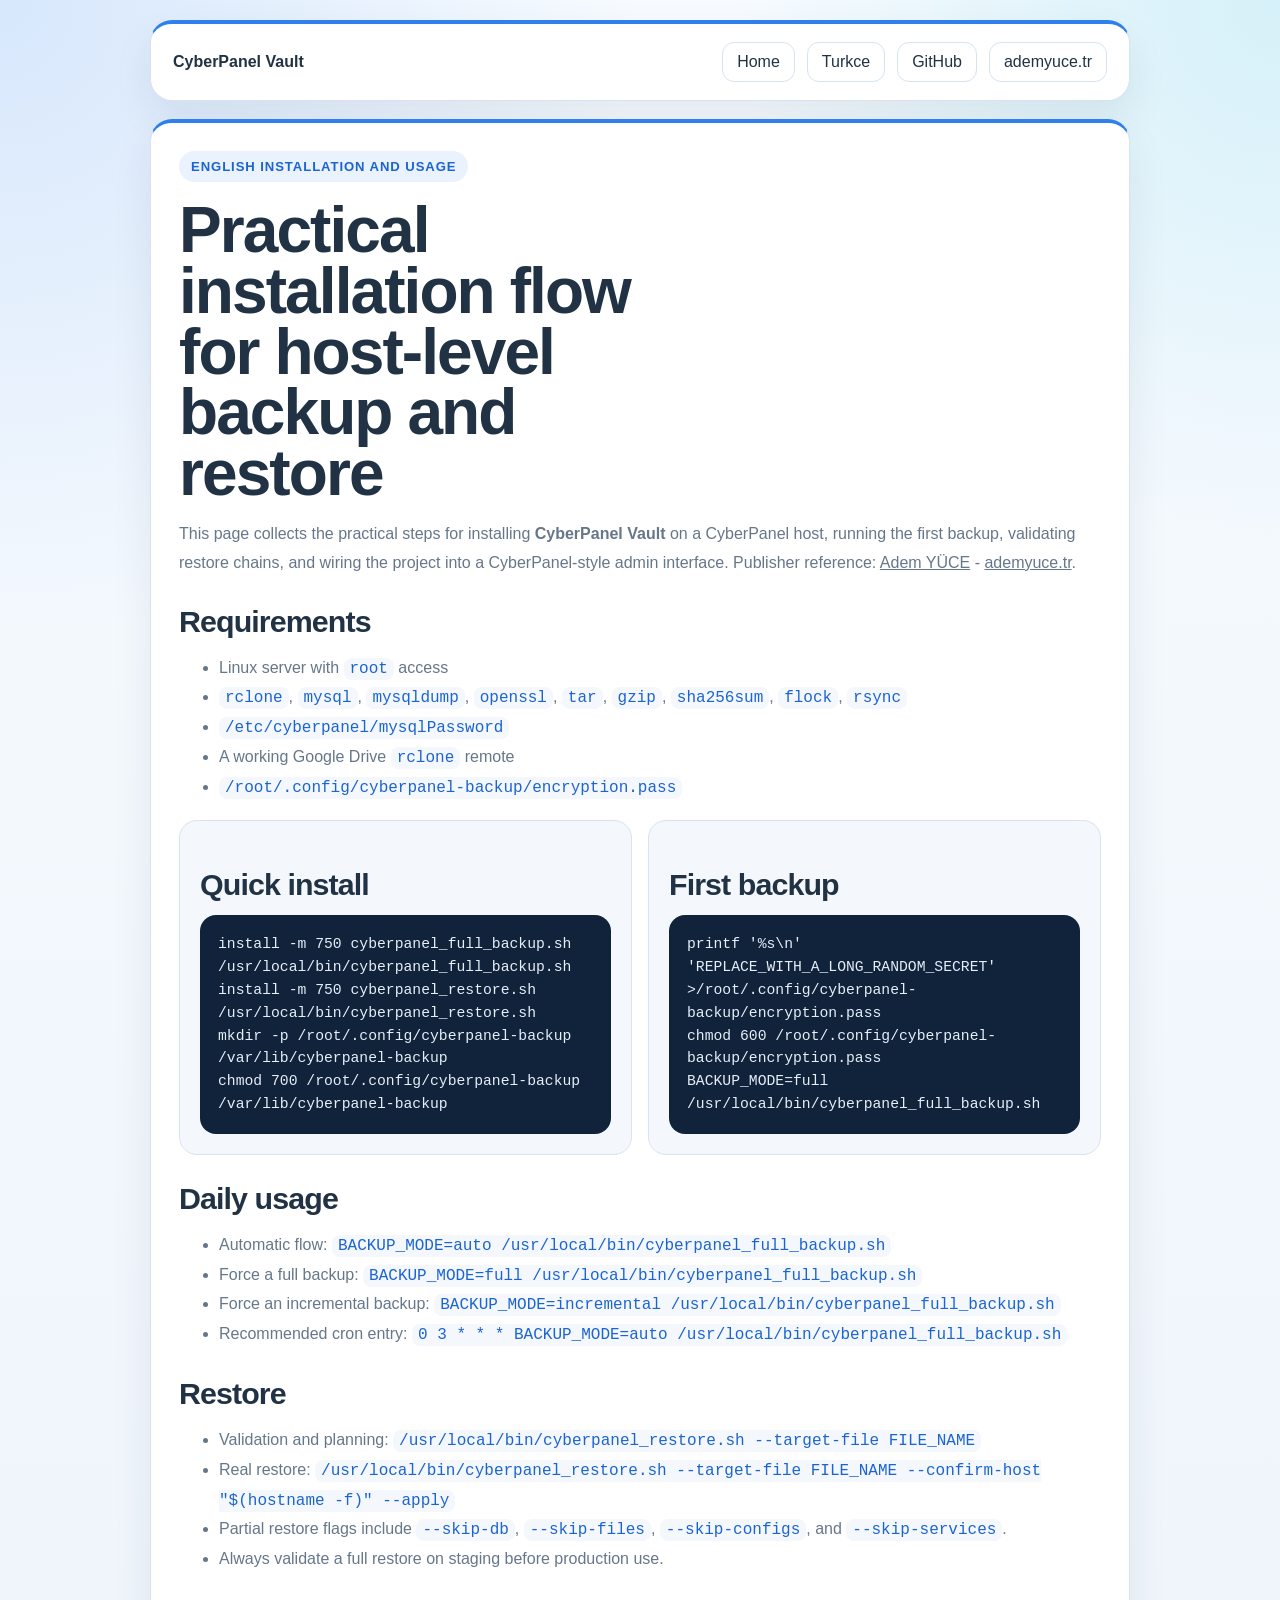
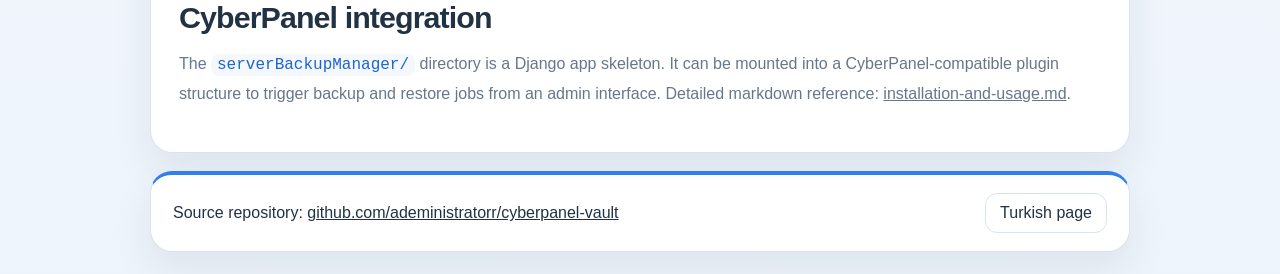
==== commit c2311963: "Bust docs CSS cache for readability fix" ====
--- a/docs/EN/index.html
+++ b/docs/EN/index.html
@@ -10,7 +10,7 @@
   <meta name="geo.placename" content="Turkey">
   <link rel="canonical" href="https://adeministratorr.github.io/cyberpanel-vault/EN/">
   <link rel="icon" href="../assets/icon.svg" type="image/svg+xml">
-  <link rel="stylesheet" href="../assets/cyberpanel-pages.css">
+  <link rel="stylesheet" href="../assets/cyberpanel-pages.css?v=2">
 </head>
 <body class="guide-page">
   <div class="shell">
--- a/docs/assets/cyberpanel-pages.css
+++ b/docs/assets/cyberpanel-pages.css
@@ -68,6 +68,16 @@
   word-break: break-word;
 }
 
+pre code {
+  display: block;
+  padding: 0;
+  border-radius: 0;
+  background: transparent;
+  color: inherit;
+  font-family: inherit;
+  overflow-wrap: inherit;
+}
+
 .landing-page .shell {
   width: min(1140px, calc(100vw - 24px));
   margin: 0 auto;
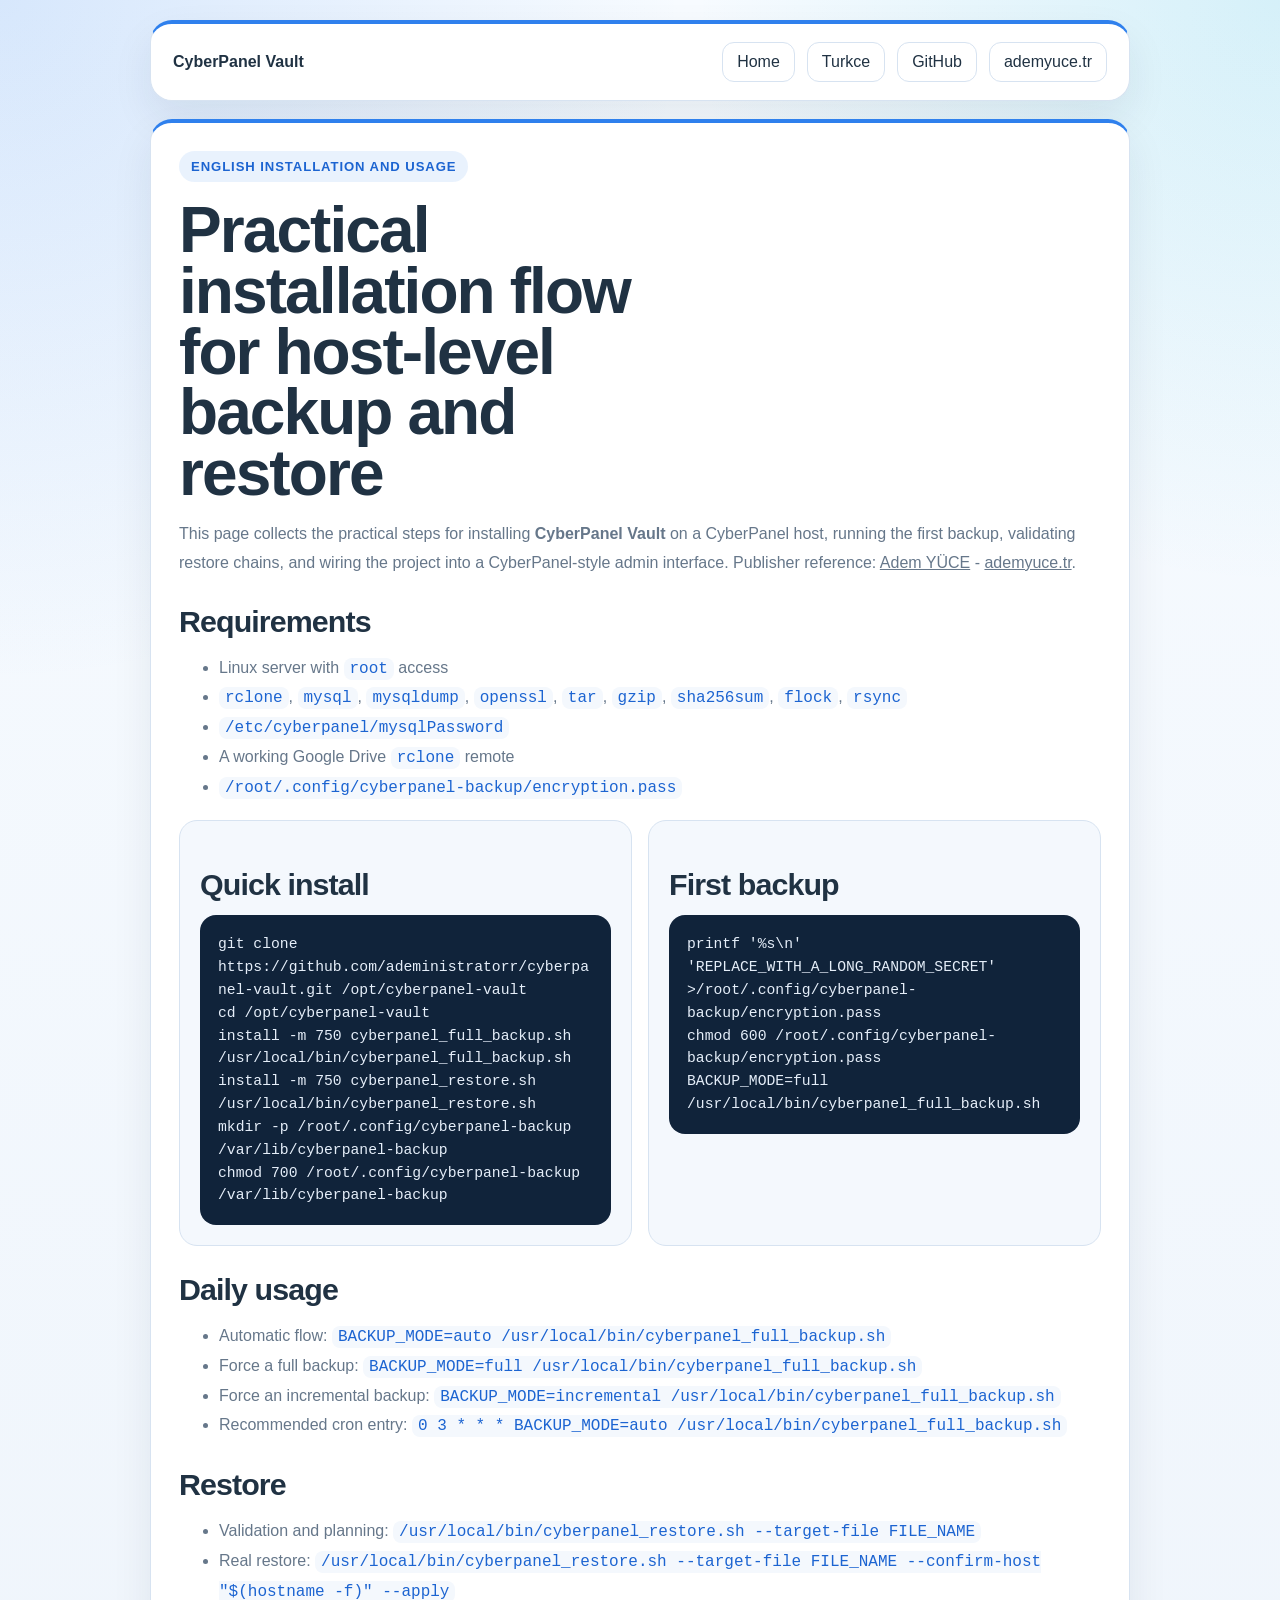
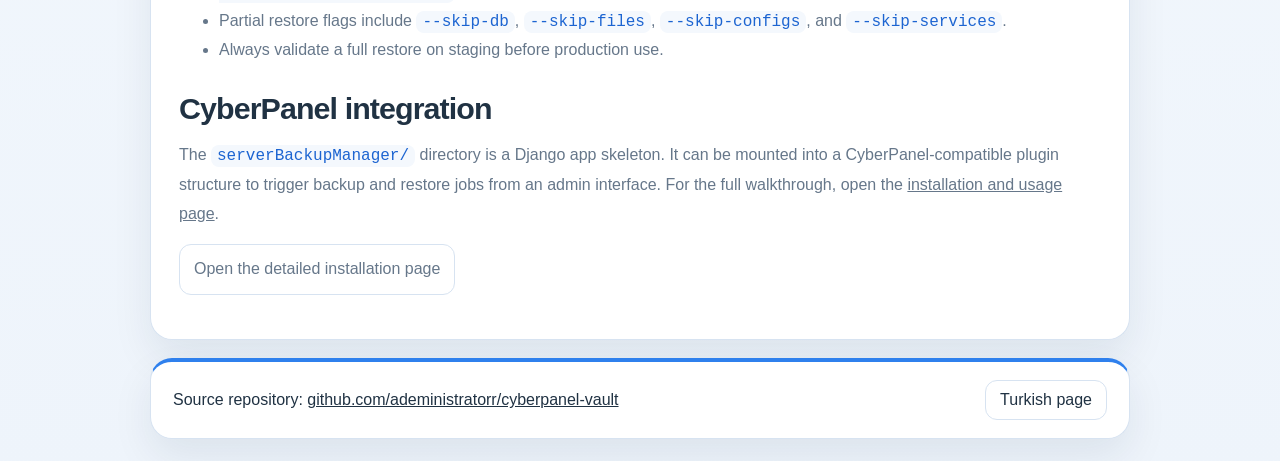
==== commit 4ca164d8: "Convert install guides into GitHub Pages" ====
--- a/docs/EN/index.html
+++ b/docs/EN/index.html
@@ -10,7 +10,7 @@
   <meta name="geo.placename" content="Turkey">
   <link rel="canonical" href="https://adeministratorr.github.io/cyberpanel-vault/EN/">
   <link rel="icon" href="../assets/icon.svg" type="image/svg+xml">
-  <link rel="stylesheet" href="../assets/cyberpanel-pages.css?v=2">
+  <link rel="stylesheet" href="../assets/cyberpanel-pages.css?v=3">
 </head>
 <body class="guide-page">
   <div class="shell">
@@ -41,7 +41,9 @@
       <div class="grid">
         <section class="mini">
           <h2>Quick install</h2>
-          <pre><code>install -m 750 cyberpanel_full_backup.sh /usr/local/bin/cyberpanel_full_backup.sh
+          <pre><code>git clone https://github.com/adeministratorr/cyberpanel-vault.git /opt/cyberpanel-vault
+cd /opt/cyberpanel-vault
+install -m 750 cyberpanel_full_backup.sh /usr/local/bin/cyberpanel_full_backup.sh
 install -m 750 cyberpanel_restore.sh /usr/local/bin/cyberpanel_restore.sh
 mkdir -p /root/.config/cyberpanel-backup /var/lib/cyberpanel-backup
 chmod 700 /root/.config/cyberpanel-backup /var/lib/cyberpanel-backup</code></pre>
@@ -71,7 +73,8 @@
       </ul>
 
       <h2>CyberPanel integration</h2>
-      <p>The <code>serverBackupManager/</code> directory is a Django app skeleton. It can be mounted into a CyberPanel-compatible plugin structure to trigger backup and restore jobs from an admin interface. Detailed markdown reference: <a href="installation-and-usage.md">installation-and-usage.md</a>.</p>
+      <p>The <code>serverBackupManager/</code> directory is a Django app skeleton. It can be mounted into a CyberPanel-compatible plugin structure to trigger backup and restore jobs from an admin interface. For the full walkthrough, open the <a href="installation-and-usage/">installation and usage page</a>.</p>
+      <p><a class="button" href="installation-and-usage/">Open the detailed installation page</a></p>
     </article>
 
     <footer class="footer">
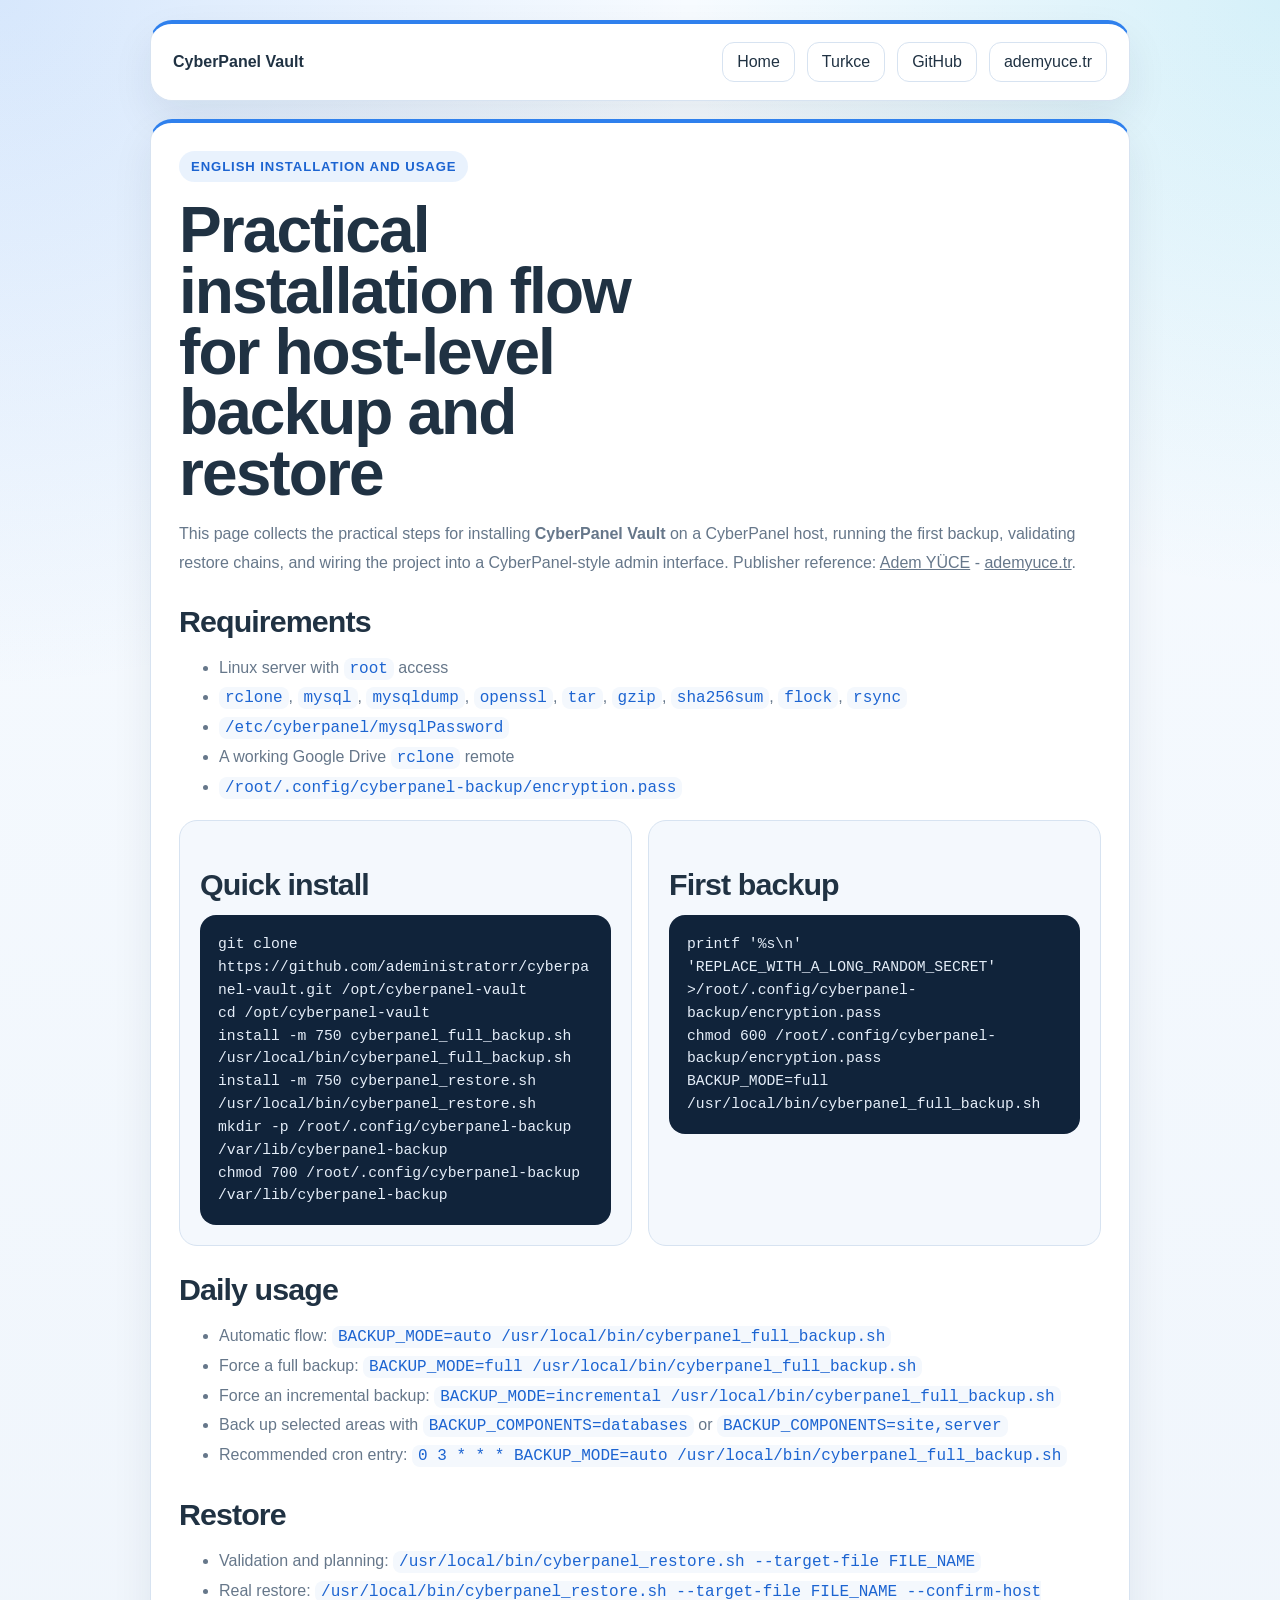
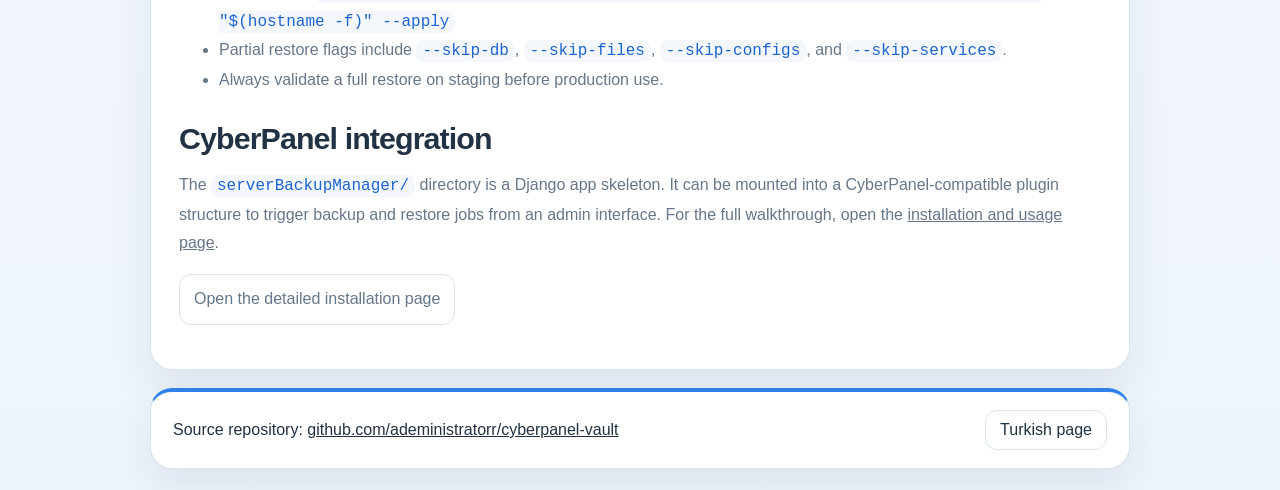
==== commit 0efac454: "Add component-based backup planning" ====
--- a/docs/EN/index.html
+++ b/docs/EN/index.html
@@ -61,6 +61,7 @@
         <li>Automatic flow: <code>BACKUP_MODE=auto /usr/local/bin/cyberpanel_full_backup.sh</code></li>
         <li>Force a full backup: <code>BACKUP_MODE=full /usr/local/bin/cyberpanel_full_backup.sh</code></li>
         <li>Force an incremental backup: <code>BACKUP_MODE=incremental /usr/local/bin/cyberpanel_full_backup.sh</code></li>
+        <li>Back up selected areas with <code>BACKUP_COMPONENTS=databases</code> or <code>BACKUP_COMPONENTS=site,server</code></li>
         <li>Recommended cron entry: <code>0 3 * * * BACKUP_MODE=auto /usr/local/bin/cyberpanel_full_backup.sh</code></li>
       </ul>
 
